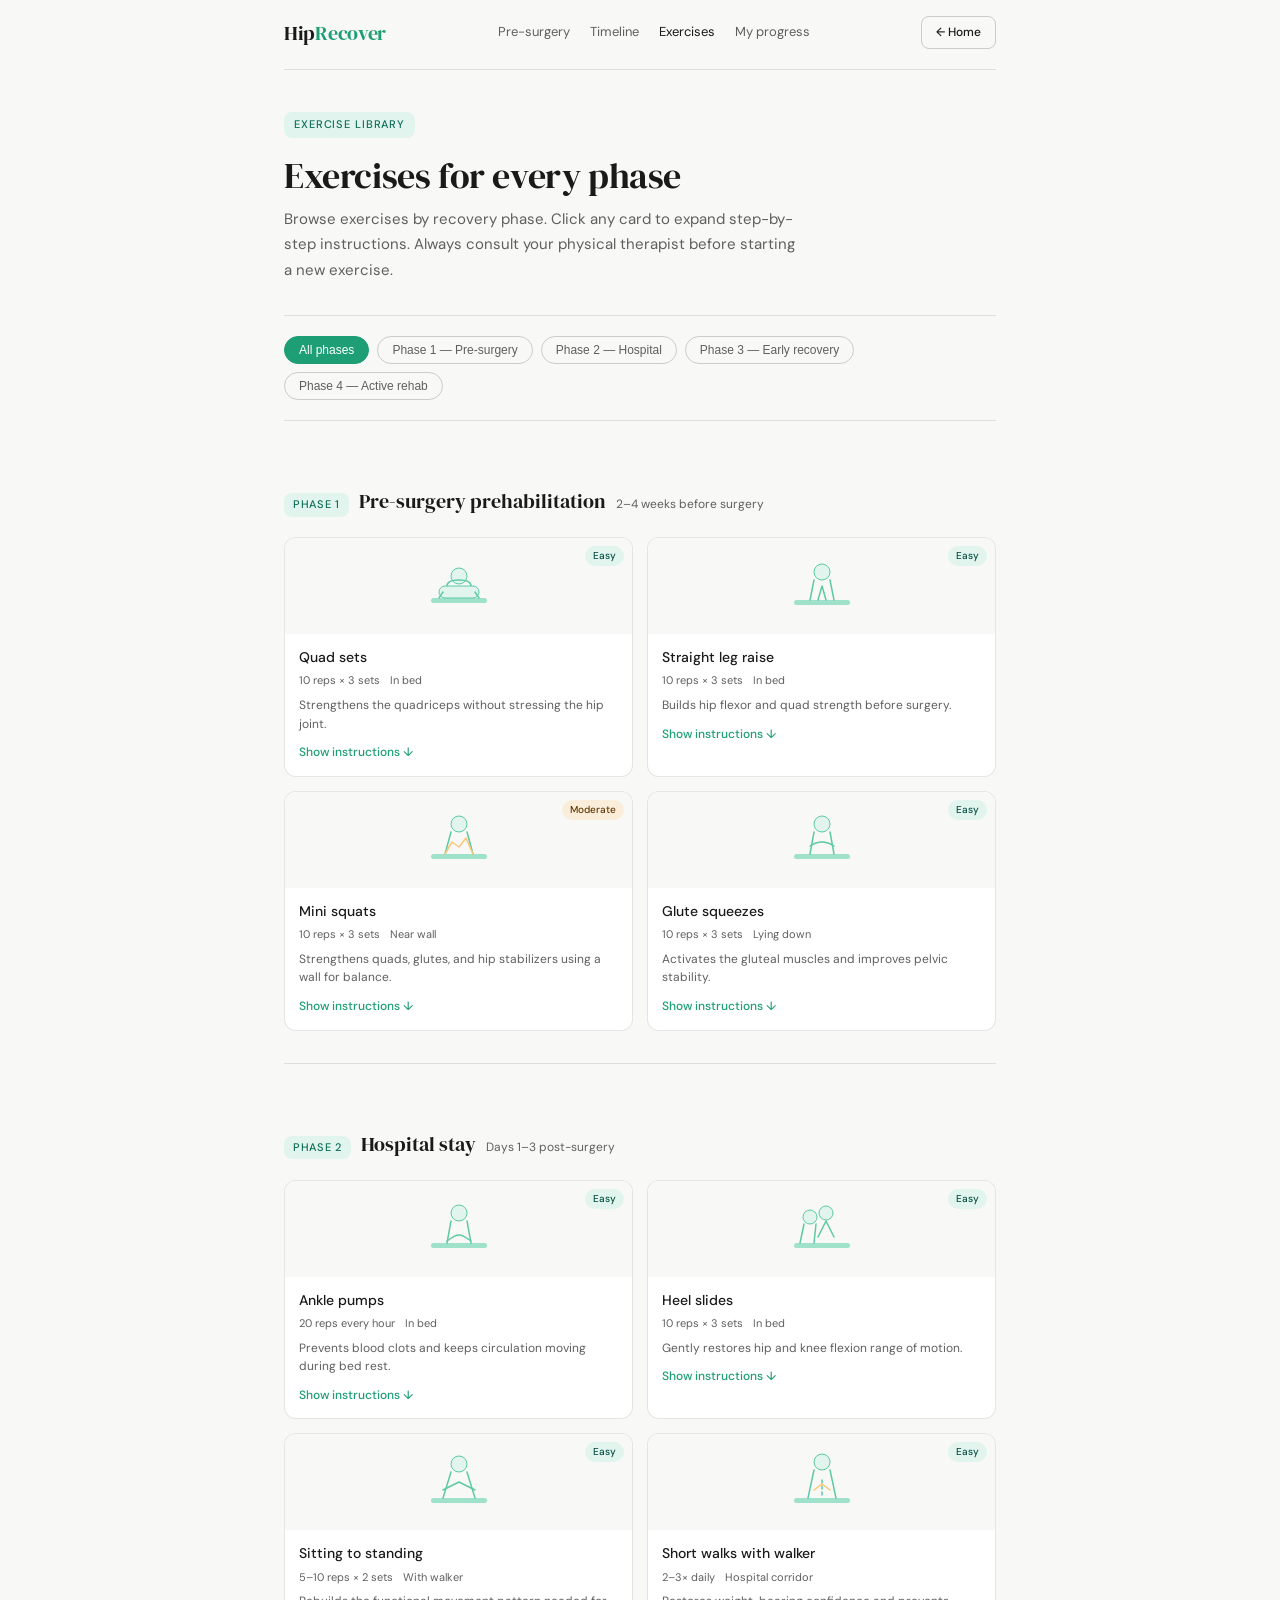
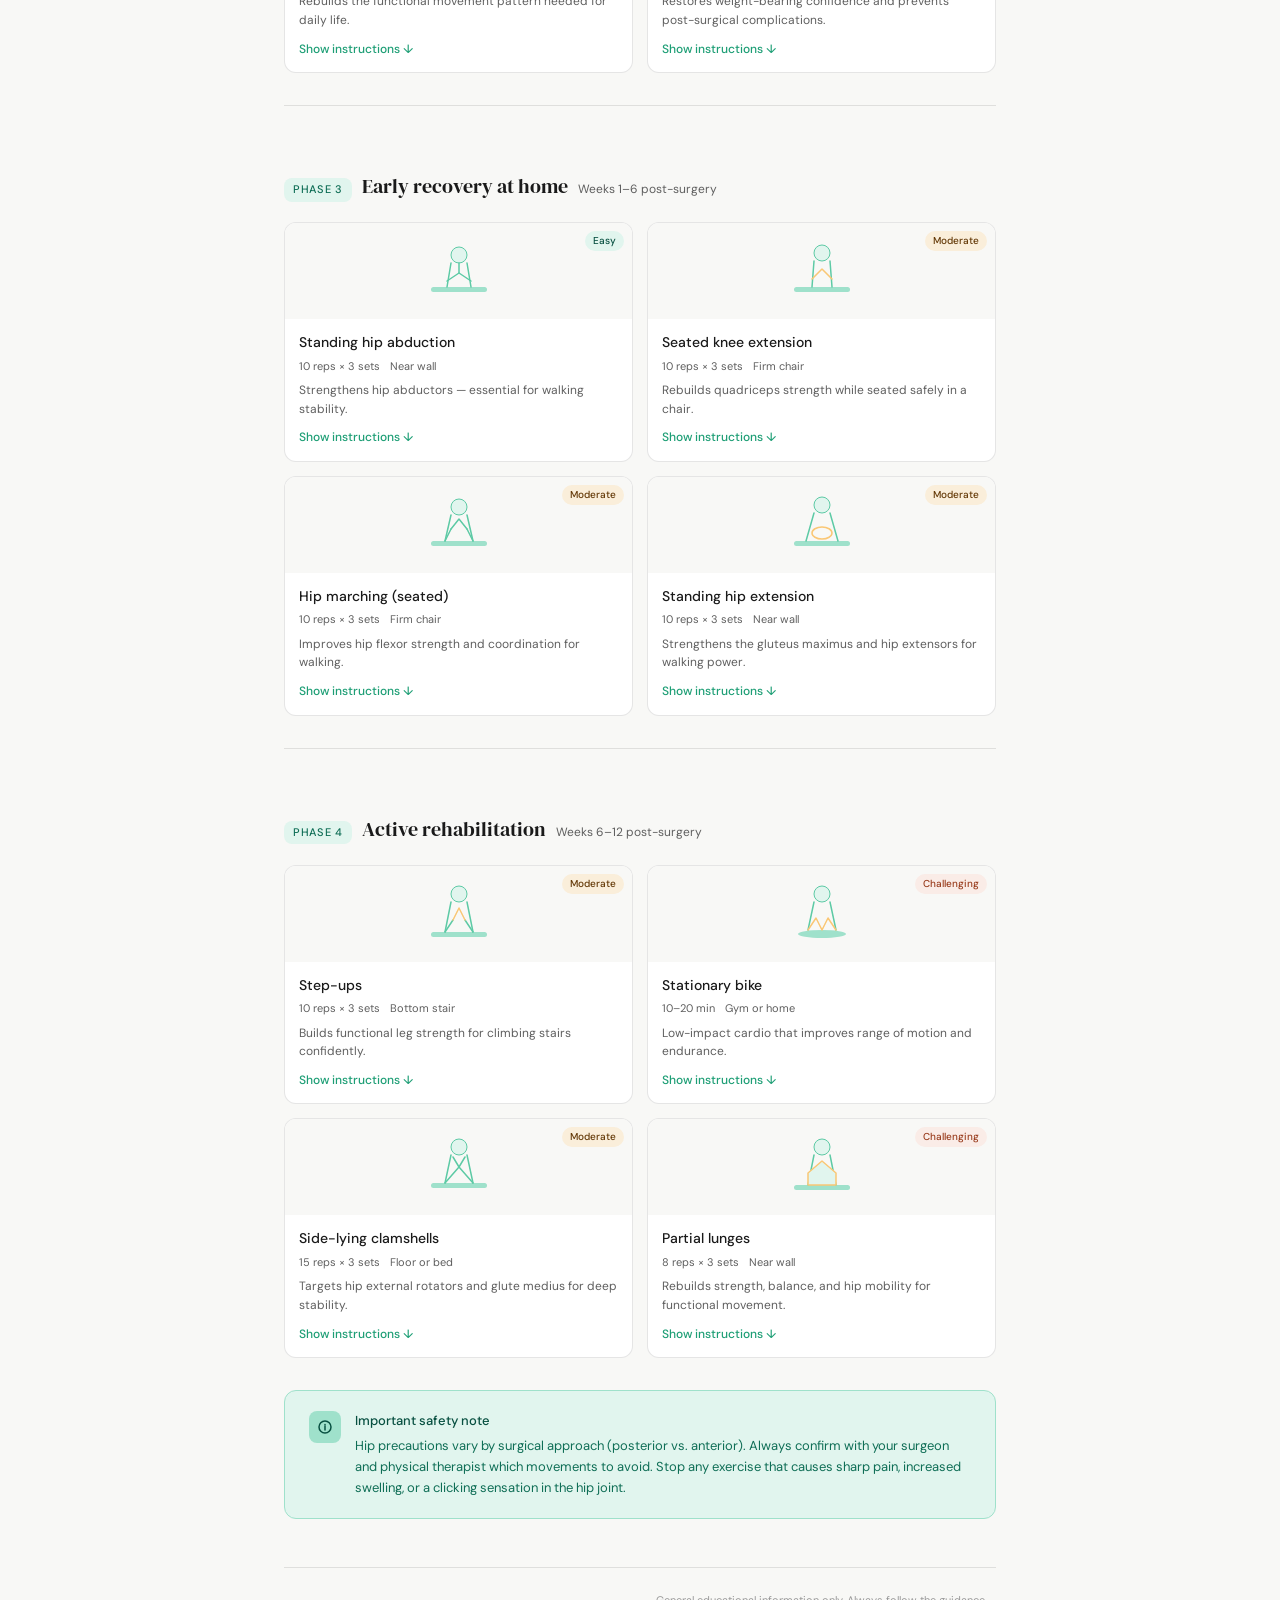
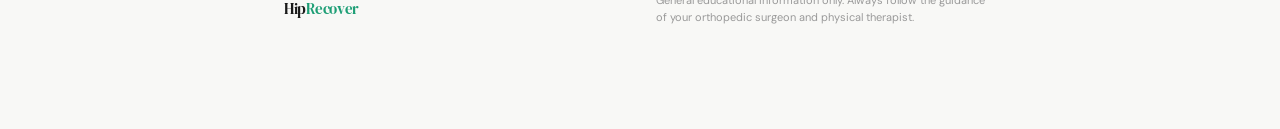
==== exercises.html @ 87a9a33e "Add files via upload" ====
<!DOCTYPE html>
<html lang="en">
<head>
  <meta charset="UTF-8">
  <meta name="viewport" content="width=device-width, initial-scale=1.0">
  <title>Exercise Library — HipRecover</title>
  <link rel="stylesheet" href="css/styles.css">
</head>
<body>
<div class="page-wrap">

  <nav class="site-nav">
    <a href="index.html" class="logo">Hip<span>Recover</span></a>
    <div class="nav-links">
      <a href="checklist.html">Pre-surgery</a>
      <a href="timeline.html">Timeline</a>
      <a href="exercises.html" class="active">Exercises</a>
      <a href="tracker.html">My progress</a>
    </div>
    <a href="index.html" class="nav-cta">← Home</a>
  </nav>

  <div class="page-header">
    <div class="tag">Exercise Library</div>
    <h1>Exercises for every phase</h1>
    <p>Browse exercises by recovery phase. Click any card to expand step-by-step instructions. Always consult your physical therapist before starting a new exercise.</p>
  </div>

  <div class="filter-bar">
    <button class="filter-btn active" onclick="filterPhase('all',this)">All phases</button>
    <button class="filter-btn" onclick="filterPhase('pre',this)">Phase 1 — Pre-surgery</button>
    <button class="filter-btn" onclick="filterPhase('hosp',this)">Phase 2 — Hospital</button>
    <button class="filter-btn" onclick="filterPhase('early',this)">Phase 3 — Early recovery</button>
    <button class="filter-btn" onclick="filterPhase('rehab',this)">Phase 4 — Active rehab</button>
  </div>

  <!-- PHASE 1 -->
  <div class="phase-section" data-phase="pre">
    <div class="ph-head" style="margin-top:2rem;">
      <span class="ph-badge">Phase 1</span>
      <span class="ph-title">Pre-surgery prehabilitation</span>
      <span class="ph-sub">2–4 weeks before surgery</span>
    </div>
    <div class="ex-grid">
      <div class="ex-card" onclick="toggleEx(this)">
        <div class="ex-illus">
          <svg width="72" height="72" viewBox="0 0 72 72" fill="none"><rect x="8" y="48" width="56" height="5" rx="2.5" fill="#9FE1CB"/><rect x="16" y="36" width="40" height="12" rx="6" fill="#E1F5EE" stroke="#5DCAA5" stroke-width="1"/><circle cx="36" cy="26" r="8" fill="#E1F5EE" stroke="#5DCAA5" stroke-width="1"/><path d="M24 36 Q24 30 36 30 Q48 30 48 36" stroke="#5DCAA5" stroke-width="1.5" fill="none"/><path d="M16 48 L20 42 M56 48 L52 42" stroke="#5DCAA5" stroke-width="1.5" stroke-linecap="round"/></svg>
          <span class="diff easy">Easy</span>
        </div>
        <div class="ex-body">
          <div class="ex-name">Quad sets</div>
          <div class="ex-meta"><span>10 reps × 3 sets</span><span>In bed</span></div>
          <div class="ex-desc">Strengthens the quadriceps without stressing the hip joint.</div>
          <div class="ex-steps">
            <div class="steps-lbl">How to do it</div>
            <div class="step"><div class="sn">1</div><p>Lie flat on your back with legs straight.</p></div>
            <div class="step"><div class="sn">2</div><p>Tighten the muscles on top of your thigh by pressing the back of your knee into the bed.</p></div>
            <div class="step"><div class="sn">3</div><p>Hold for 5 seconds, then relax fully.</p></div>
            <div class="step"><div class="sn">4</div><p>Repeat 10 times on each leg. Rest 1 minute between sets.</p></div>
          </div>
          <span class="ex-tog">Show instructions ↓</span>
        </div>
      </div>
      <div class="ex-card" onclick="toggleEx(this)">
        <div class="ex-illus">
          <svg width="72" height="72" viewBox="0 0 72 72" fill="none"><rect x="8" y="50" width="56" height="5" rx="2.5" fill="#9FE1CB"/><circle cx="36" cy="22" r="8" fill="#E1F5EE" stroke="#5DCAA5" stroke-width="1"/><path d="M28 30 L24 50 M44 30 L48 50" stroke="#5DCAA5" stroke-width="1.5" stroke-linecap="round"/><path d="M32 50 L36 36 L40 50" stroke="#5DCAA5" stroke-width="1.5" fill="none" stroke-linecap="round" stroke-linejoin="round"/></svg>
          <span class="diff easy">Easy</span>
        </div>
        <div class="ex-body">
          <div class="ex-name">Straight leg raise</div>
          <div class="ex-meta"><span>10 reps × 3 sets</span><span>In bed</span></div>
          <div class="ex-desc">Builds hip flexor and quad strength before surgery.</div>
          <div class="ex-steps">
            <div class="steps-lbl">How to do it</div>
            <div class="step"><div class="sn">1</div><p>Lie on your back. Bend one knee with foot flat, keep the other leg straight.</p></div>
            <div class="step"><div class="sn">2</div><p>Tighten the quad of the straight leg, then raise it to the height of the bent knee.</p></div>
            <div class="step"><div class="sn">3</div><p>Hold 2 seconds at the top, then lower slowly.</p></div>
            <div class="step"><div class="sn">4</div><p>Complete 10 reps per side per set.</p></div>
          </div>
          <span class="ex-tog">Show instructions ↓</span>
        </div>
      </div>
      <div class="ex-card" onclick="toggleEx(this)">
        <div class="ex-illus">
          <svg width="72" height="72" viewBox="0 0 72 72" fill="none"><rect x="8" y="50" width="56" height="5" rx="2.5" fill="#9FE1CB"/><circle cx="36" cy="20" r="8" fill="#E1F5EE" stroke="#5DCAA5" stroke-width="1"/><path d="M28 28 L22 50 M44 28 L50 50" stroke="#5DCAA5" stroke-width="1.5" stroke-linecap="round"/><path d="M22 50 L29 38 L36 43 L43 34 L50 50" stroke="#FAC775" stroke-width="1.5" fill="none" stroke-linecap="round" stroke-linejoin="round"/></svg>
          <span class="diff mod">Moderate</span>
        </div>
        <div class="ex-body">
          <div class="ex-name">Mini squats</div>
          <div class="ex-meta"><span>10 reps × 3 sets</span><span>Near wall</span></div>
          <div class="ex-desc">Strengthens quads, glutes, and hip stabilizers using a wall for balance.</div>
          <div class="ex-steps">
            <div class="steps-lbl">How to do it</div>
            <div class="step"><div class="sn">1</div><p>Stand with feet shoulder-width apart, lightly touching a wall for support.</p></div>
            <div class="step"><div class="sn">2</div><p>Slowly bend your knees to about 30°, keeping your back straight.</p></div>
            <div class="step"><div class="sn">3</div><p>Hold 2 seconds, then straighten back up slowly.</p></div>
            <div class="step"><div class="sn">4</div><p>Stop if you feel hip pain. Do not squat past 90°.</p></div>
          </div>
          <span class="ex-tog">Show instructions ↓</span>
        </div>
      </div>
      <div class="ex-card" onclick="toggleEx(this)">
        <div class="ex-illus">
          <svg width="72" height="72" viewBox="0 0 72 72" fill="none"><rect x="8" y="50" width="56" height="5" rx="2.5" fill="#9FE1CB"/><circle cx="36" cy="20" r="8" fill="#E1F5EE" stroke="#5DCAA5" stroke-width="1"/><path d="M28 28 L24 50 M44 28 L48 50" stroke="#5DCAA5" stroke-width="1.5" stroke-linecap="round"/><path d="M24 42 Q36 34 48 42" stroke="#5DCAA5" stroke-width="1.5" fill="none" stroke-linecap="round"/></svg>
          <span class="diff easy">Easy</span>
        </div>
        <div class="ex-body">
          <div class="ex-name">Glute squeezes</div>
          <div class="ex-meta"><span>10 reps × 3 sets</span><span>Lying down</span></div>
          <div class="ex-desc">Activates the gluteal muscles and improves pelvic stability.</div>
          <div class="ex-steps">
            <div class="steps-lbl">How to do it</div>
            <div class="step"><div class="sn">1</div><p>Lie on your back with knees bent and feet flat on the floor.</p></div>
            <div class="step"><div class="sn">2</div><p>Squeeze your buttock muscles together as tightly as comfortable.</p></div>
            <div class="step"><div class="sn">3</div><p>Hold for 5 seconds, then release completely.</p></div>
            <div class="step"><div class="sn">4</div><p>Repeat 10 times per set. Breathe normally throughout.</p></div>
          </div>
          <span class="ex-tog">Show instructions ↓</span>
        </div>
      </div>
    </div>
  </div>
  <hr class="divider">

  <!-- PHASE 2 -->
  <div class="phase-section" data-phase="hosp">
    <div class="ph-head">
      <span class="ph-badge">Phase 2</span>
      <span class="ph-title">Hospital stay</span>
      <span class="ph-sub">Days 1–3 post-surgery</span>
    </div>
    <div class="ex-grid">
      <div class="ex-card" onclick="toggleEx(this)">
        <div class="ex-illus">
          <svg width="72" height="72" viewBox="0 0 72 72" fill="none"><rect x="8" y="50" width="56" height="5" rx="2.5" fill="#9FE1CB"/><circle cx="36" cy="20" r="8" fill="#E1F5EE" stroke="#5DCAA5" stroke-width="1"/><path d="M28 28 L24 50 M44 28 L48 50" stroke="#5DCAA5" stroke-width="1.5" stroke-linecap="round"/><path d="M24 48 L30 44 M48 48 L42 44" stroke="#5DCAA5" stroke-width="1.5" stroke-linecap="round"/><path d="M30 44 Q36 40 42 44" stroke="#5DCAA5" stroke-width="1.5" fill="none"/></svg>
          <span class="diff easy">Easy</span>
        </div>
        <div class="ex-body">
          <div class="ex-name">Ankle pumps</div>
          <div class="ex-meta"><span>20 reps every hour</span><span>In bed</span></div>
          <div class="ex-desc">Prevents blood clots and keeps circulation moving during bed rest.</div>
          <div class="ex-steps">
            <div class="steps-lbl">How to do it</div>
            <div class="step"><div class="sn">1</div><p>Sit or lie with legs extended in front of you.</p></div>
            <div class="step"><div class="sn">2</div><p>Pull your toes toward your shins (flex), then push them away (point).</p></div>
            <div class="step"><div class="sn">3</div><p>One flex + one point = one rep. Move smoothly.</p></div>
            <div class="step"><div class="sn">4</div><p>Do 20 reps every hour while awake, especially the first two weeks.</p></div>
          </div>
          <span class="ex-tog">Show instructions ↓</span>
        </div>
      </div>
      <div class="ex-card" onclick="toggleEx(this)">
        <div class="ex-illus">
          <svg width="72" height="72" viewBox="0 0 72 72" fill="none"><rect x="8" y="50" width="56" height="5" rx="2.5" fill="#9FE1CB"/><circle cx="24" cy="24" r="7" fill="#E1F5EE" stroke="#5DCAA5" stroke-width="1"/><path d="M18 31 L14 50 M30 31 L28 50" stroke="#5DCAA5" stroke-width="1.5" stroke-linecap="round"/><path d="M32 44 L40 28 L48 44" stroke="#5DCAA5" stroke-width="1.5" fill="none" stroke-linecap="round" stroke-linejoin="round"/><circle cx="40" cy="20" r="7" fill="#E1F5EE" stroke="#5DCAA5" stroke-width="1"/></svg>
          <span class="diff easy">Easy</span>
        </div>
        <div class="ex-body">
          <div class="ex-name">Heel slides</div>
          <div class="ex-meta"><span>10 reps × 3 sets</span><span>In bed</span></div>
          <div class="ex-desc">Gently restores hip and knee flexion range of motion.</div>
          <div class="ex-steps">
            <div class="steps-lbl">How to do it</div>
            <div class="step"><div class="sn">1</div><p>Lie on your back with both legs straight.</p></div>
            <div class="step"><div class="sn">2</div><p>Slowly slide the heel of your operated leg toward your buttock by bending the knee.</p></div>
            <div class="step"><div class="sn">3</div><p>Go as far as comfortable — do not force. Hold 2 seconds.</p></div>
            <div class="step"><div class="sn">4</div><p>Slowly straighten back to start. Repeat 10 times.</p></div>
          </div>
          <span class="ex-tog">Show instructions ↓</span>
        </div>
      </div>
      <div class="ex-card" onclick="toggleEx(this)">
        <div class="ex-illus">
          <svg width="72" height="72" viewBox="0 0 72 72" fill="none"><rect x="8" y="52" width="56" height="5" rx="2.5" fill="#9FE1CB"/><circle cx="36" cy="18" r="8" fill="#E1F5EE" stroke="#5DCAA5" stroke-width="1"/><path d="M28 26 L20 52 M44 26 L52 52" stroke="#5DCAA5" stroke-width="1.5" stroke-linecap="round"/><path d="M20 44 L36 36 L52 44" stroke="#5DCAA5" stroke-width="1.5" fill="none" stroke-linecap="round" stroke-linejoin="round"/></svg>
          <span class="diff easy">Easy</span>
        </div>
        <div class="ex-body">
          <div class="ex-name">Sitting to standing</div>
          <div class="ex-meta"><span>5–10 reps × 2 sets</span><span>With walker</span></div>
          <div class="ex-desc">Rebuilds the functional movement pattern needed for daily life.</div>
          <div class="ex-steps">
            <div class="steps-lbl">How to do it</div>
            <div class="step"><div class="sn">1</div><p>Sit at the front edge of a firm chair, feet flat, walker in front.</p></div>
            <div class="step"><div class="sn">2</div><p>"Nose over toes" — lean forward and push through the armrests to stand.</p></div>
            <div class="step"><div class="sn">3</div><p>Grip the walker once standing. Balance for 5 seconds before moving.</p></div>
            <div class="step"><div class="sn">4</div><p>Reverse slowly to sit: back up until you feel the chair, then lower gradually.</p></div>
          </div>
          <span class="ex-tog">Show instructions ↓</span>
        </div>
      </div>
      <div class="ex-card" onclick="toggleEx(this)">
        <div class="ex-illus">
          <svg width="72" height="72" viewBox="0 0 72 72" fill="none"><rect x="8" y="52" width="56" height="5" rx="2.5" fill="#9FE1CB"/><circle cx="36" cy="16" r="8" fill="#E1F5EE" stroke="#5DCAA5" stroke-width="1"/><path d="M28 24 L22 52 M44 24 L50 52" stroke="#5DCAA5" stroke-width="1.5" stroke-linecap="round"/><line x1="36" y1="34" x2="36" y2="52" stroke="#5DCAA5" stroke-width="1.5" stroke-linecap="round" stroke-dasharray="3 3"/><path d="M28 44 L36 38 L44 44" stroke="#FAC775" stroke-width="1.5" fill="none" stroke-linecap="round"/></svg>
          <span class="diff easy">Easy</span>
        </div>
        <div class="ex-body">
          <div class="ex-name">Short walks with walker</div>
          <div class="ex-meta"><span>2–3× daily</span><span>Hospital corridor</span></div>
          <div class="ex-desc">Restores weight-bearing confidence and prevents post-surgical complications.</div>
          <div class="ex-steps">
            <div class="steps-lbl">How to do it</div>
            <div class="step"><div class="sn">1</div><p>Have a nurse or PT present for your first few attempts.</p></div>
            <div class="step"><div class="sn">2</div><p>Advance the walker, then step your operated leg forward. Follow with the other leg.</p></div>
            <div class="step"><div class="sn">3</div><p>Walk at a slow, steady pace. Look ahead, not down.</p></div>
            <div class="step"><div class="sn">4</div><p>Start with 50 feet and increase distance as comfort allows.</p></div>
          </div>
          <span class="ex-tog">Show instructions ↓</span>
        </div>
      </div>
    </div>
  </div>
  <hr class="divider">

  <!-- PHASE 3 -->
  <div class="phase-section" data-phase="early">
    <div class="ph-head">
      <span class="ph-badge">Phase 3</span>
      <span class="ph-title">Early recovery at home</span>
      <span class="ph-sub">Weeks 1–6 post-surgery</span>
    </div>
    <div class="ex-grid">
      <div class="ex-card" onclick="toggleEx(this)">
        <div class="ex-illus">
          <svg width="72" height="72" viewBox="0 0 72 72" fill="none"><rect x="8" y="52" width="56" height="5" rx="2.5" fill="#9FE1CB"/><circle cx="36" cy="20" r="8" fill="#E1F5EE" stroke="#5DCAA5" stroke-width="1"/><path d="M28 28 L24 52 M44 28 L48 52" stroke="#5DCAA5" stroke-width="1.5" stroke-linecap="round"/><path d="M24 46 L36 38 L48 46" stroke="#5DCAA5" stroke-width="1.5" fill="none" stroke-linecap="round" stroke-linejoin="round"/><path d="M36 38 L36 28" stroke="#5DCAA5" stroke-width="1.5" stroke-linecap="round"/></svg>
          <span class="diff easy">Easy</span>
        </div>
        <div class="ex-body">
          <div class="ex-name">Standing hip abduction</div>
          <div class="ex-meta"><span>10 reps × 3 sets</span><span>Near wall</span></div>
          <div class="ex-desc">Strengthens hip abductors — essential for walking stability.</div>
          <div class="ex-steps">
            <div class="steps-lbl">How to do it</div>
            <div class="step"><div class="sn">1</div><p>Stand upright holding a wall or chair. Keep your back straight.</p></div>
            <div class="step"><div class="sn">2</div><p>Slowly lift your operated leg out to the side, toes forward.</p></div>
            <div class="step"><div class="sn">3</div><p>Lift to hip height only — do not lean sideways.</p></div>
            <div class="step"><div class="sn">4</div><p>Hold 2 seconds, lower slowly. 10 reps per side.</p></div>
          </div>
          <span class="ex-tog">Show instructions ↓</span>
        </div>
      </div>
      <div class="ex-card" onclick="toggleEx(this)">
        <div class="ex-illus">
          <svg width="72" height="72" viewBox="0 0 72 72" fill="none"><rect x="8" y="52" width="56" height="5" rx="2.5" fill="#9FE1CB"/><circle cx="36" cy="18" r="8" fill="#E1F5EE" stroke="#5DCAA5" stroke-width="1"/><path d="M28 26 L26 52 M44 26 L46 52" stroke="#5DCAA5" stroke-width="1.5" stroke-linecap="round"/><path d="M26 44 L36 34 L46 44" stroke="#FAC775" stroke-width="1.5" fill="none" stroke-linecap="round" stroke-linejoin="round"/></svg>
          <span class="diff mod">Moderate</span>
        </div>
        <div class="ex-body">
          <div class="ex-name">Seated knee extension</div>
          <div class="ex-meta"><span>10 reps × 3 sets</span><span>Firm chair</span></div>
          <div class="ex-desc">Rebuilds quadriceps strength while seated safely in a chair.</div>
          <div class="ex-steps">
            <div class="steps-lbl">How to do it</div>
            <div class="step"><div class="sn">1</div><p>Sit upright in a firm chair with feet flat on the floor.</p></div>
            <div class="step"><div class="sn">2</div><p>Slowly straighten your operated knee until your leg is horizontal.</p></div>
            <div class="step"><div class="sn">3</div><p>Hold 2–3 seconds, feeling the quad engage.</p></div>
            <div class="step"><div class="sn">4</div><p>Lower slowly — do not let the foot drop. 10 reps per set.</p></div>
          </div>
          <span class="ex-tog">Show instructions ↓</span>
        </div>
      </div>
      <div class="ex-card" onclick="toggleEx(this)">
        <div class="ex-illus">
          <svg width="72" height="72" viewBox="0 0 72 72" fill="none"><rect x="8" y="52" width="56" height="5" rx="2.5" fill="#9FE1CB"/><circle cx="36" cy="18" r="8" fill="#E1F5EE" stroke="#5DCAA5" stroke-width="1"/><path d="M28 26 L22 52 M44 26 L50 52" stroke="#5DCAA5" stroke-width="1.5" stroke-linecap="round"/><path d="M22 52 L28 40 M50 52 L44 40" stroke="#5DCAA5" stroke-width="1.5" stroke-linecap="round"/><path d="M28 40 L36 30 L44 40" stroke="#5DCAA5" stroke-width="1.5" fill="none" stroke-linecap="round" stroke-linejoin="round"/></svg>
          <span class="diff mod">Moderate</span>
        </div>
        <div class="ex-body">
          <div class="ex-name">Hip marching (seated)</div>
          <div class="ex-meta"><span>10 reps × 3 sets</span><span>Firm chair</span></div>
          <div class="ex-desc">Improves hip flexor strength and coordination for walking.</div>
          <div class="ex-steps">
            <div class="steps-lbl">How to do it</div>
            <div class="step"><div class="sn">1</div><p>Sit tall in a firm chair with both feet flat on the floor.</p></div>
            <div class="step"><div class="sn">2</div><p>Lift the knee of your operated leg as high as comfortable — aim for 90°.</p></div>
            <div class="step"><div class="sn">3</div><p>Hold 2 seconds, then lower under control. Do not lean back.</p></div>
            <div class="step"><div class="sn">4</div><p>Alternate legs. 10 reps each side = 1 set.</p></div>
          </div>
          <span class="ex-tog">Show instructions ↓</span>
        </div>
      </div>
      <div class="ex-card" onclick="toggleEx(this)">
        <div class="ex-illus">
          <svg width="72" height="72" viewBox="0 0 72 72" fill="none"><rect x="8" y="52" width="56" height="5" rx="2.5" fill="#9FE1CB"/><circle cx="36" cy="16" r="8" fill="#E1F5EE" stroke="#5DCAA5" stroke-width="1"/><path d="M28 24 L20 52 M44 24 L52 52" stroke="#5DCAA5" stroke-width="1.5" stroke-linecap="round"/><ellipse cx="36" cy="44" rx="10" ry="6" fill="none" stroke="#FAC775" stroke-width="1.5"/></svg>
          <span class="diff mod">Moderate</span>
        </div>
        <div class="ex-body">
          <div class="ex-name">Standing hip extension</div>
          <div class="ex-meta"><span>10 reps × 3 sets</span><span>Near wall</span></div>
          <div class="ex-desc">Strengthens the gluteus maximus and hip extensors for walking power.</div>
          <div class="ex-steps">
            <div class="steps-lbl">How to do it</div>
            <div class="step"><div class="sn">1</div><p>Stand facing a wall, hands lightly resting on it for balance.</p></div>
            <div class="step"><div class="sn">2</div><p>Slowly swing your operated leg straight back behind you.</p></div>
            <div class="step"><div class="sn">3</div><p>Move from the hip — do not arch your lower back.</p></div>
            <div class="step"><div class="sn">4</div><p>Hold 2 seconds at the back, return slowly. 10 reps per side.</p></div>
          </div>
          <span class="ex-tog">Show instructions ↓</span>
        </div>
      </div>
    </div>
  </div>
  <hr class="divider">

  <!-- PHASE 4 -->
  <div class="phase-section" data-phase="rehab">
    <div class="ph-head">
      <span class="ph-badge">Phase 4</span>
      <span class="ph-title">Active rehabilitation</span>
      <span class="ph-sub">Weeks 6–12 post-surgery</span>
    </div>
    <div class="ex-grid">
      <div class="ex-card" onclick="toggleEx(this)">
        <div class="ex-illus">
          <svg width="72" height="72" viewBox="0 0 72 72" fill="none"><rect x="8" y="54" width="56" height="5" rx="2.5" fill="#9FE1CB"/><circle cx="36" cy="16" r="8" fill="#E1F5EE" stroke="#5DCAA5" stroke-width="1"/><path d="M28 24 L22 54 M44 24 L50 54" stroke="#5DCAA5" stroke-width="1.5" stroke-linecap="round"/><path d="M22 54 L30 42 M50 54 L42 42" stroke="#5DCAA5" stroke-width="1.5" stroke-linecap="round"/><path d="M30 42 L36 30 L42 42" stroke="#FAC775" stroke-width="1.5" fill="none" stroke-linecap="round" stroke-linejoin="round"/></svg>
          <span class="diff mod">Moderate</span>
        </div>
        <div class="ex-body">
          <div class="ex-name">Step-ups</div>
          <div class="ex-meta"><span>10 reps × 3 sets</span><span>Bottom stair</span></div>
          <div class="ex-desc">Builds functional leg strength for climbing stairs confidently.</div>
          <div class="ex-steps">
            <div class="steps-lbl">How to do it</div>
            <div class="step"><div class="sn">1</div><p>Stand at the bottom of a step, holding the railing for support.</p></div>
            <div class="step"><div class="sn">2</div><p>Lead with your non-operated leg. Step up, then bring the operated leg to join.</p></div>
            <div class="step"><div class="sn">3</div><p>Step back down leading with the operated leg.</p></div>
            <div class="step"><div class="sn">4</div><p>"Up with the good, down with the bad." 10 full cycles = 1 set.</p></div>
          </div>
          <span class="ex-tog">Show instructions ↓</span>
        </div>
      </div>
      <div class="ex-card" onclick="toggleEx(this)">
        <div class="ex-illus">
          <svg width="72" height="72" viewBox="0 0 72 72" fill="none"><ellipse cx="36" cy="56" rx="24" ry="4" fill="#9FE1CB"/><circle cx="36" cy="16" r="8" fill="#E1F5EE" stroke="#5DCAA5" stroke-width="1"/><path d="M28 24 L22 52 M44 24 L50 52" stroke="#5DCAA5" stroke-width="1.5" stroke-linecap="round"/><path d="M22 52 L30 40 L36 52 L42 40 L50 52" stroke="#FAC775" stroke-width="1.5" fill="none" stroke-linecap="round" stroke-linejoin="round"/></svg>
          <span class="diff hard">Challenging</span>
        </div>
        <div class="ex-body">
          <div class="ex-name">Stationary bike</div>
          <div class="ex-meta"><span>10–20 min</span><span>Gym or home</span></div>
          <div class="ex-desc">Low-impact cardio that improves range of motion and endurance.</div>
          <div class="ex-steps">
            <div class="steps-lbl">How to do it</div>
            <div class="step"><div class="sn">1</div><p>Set the seat high so your hip only bends slightly at the top of the pedal stroke.</p></div>
            <div class="step"><div class="sn">2</div><p>Use minimal resistance for the first two weeks. Focus on smooth pedaling.</p></div>
            <div class="step"><div class="sn">3</div><p>Start with 10 minutes and build to 20 minutes over 2–3 weeks.</p></div>
            <div class="step"><div class="sn">4</div><p>Stop if you feel groin or hip pain. Increase resistance gradually.</p></div>
          </div>
          <span class="ex-tog">Show instructions ↓</span>
        </div>
      </div>
      <div class="ex-card" onclick="toggleEx(this)">
        <div class="ex-illus">
          <svg width="72" height="72" viewBox="0 0 72 72" fill="none"><rect x="8" y="52" width="56" height="5" rx="2.5" fill="#9FE1CB"/><circle cx="36" cy="16" r="8" fill="#E1F5EE" stroke="#5DCAA5" stroke-width="1"/><path d="M28 24 L22 52 M44 24 L50 52" stroke="#5DCAA5" stroke-width="1.5" stroke-linecap="round"/><path d="M22 52 L36 36 L50 52" stroke="#5DCAA5" stroke-width="1.5" fill="none" stroke-linecap="round" stroke-linejoin="round"/><path d="M36 36 L30 26 M36 36 L42 26" stroke="#5DCAA5" stroke-width="1.5" fill="none" stroke-linecap="round"/></svg>
          <span class="diff mod">Moderate</span>
        </div>
        <div class="ex-body">
          <div class="ex-name">Side-lying clamshells</div>
          <div class="ex-meta"><span>15 reps × 3 sets</span><span>Floor or bed</span></div>
          <div class="ex-desc">Targets hip external rotators and glute medius for deep stability.</div>
          <div class="ex-steps">
            <div class="steps-lbl">How to do it</div>
            <div class="step"><div class="sn">1</div><p>Lie on your non-operated side with hips stacked, knees bent to 45°.</p></div>
            <div class="step"><div class="sn">2</div><p>Keeping feet together, rotate your top knee upward like a clamshell opening.</p></div>
            <div class="step"><div class="sn">3</div><p>Raise as high as possible without rolling your pelvis backward.</p></div>
            <div class="step"><div class="sn">4</div><p>Hold 2 seconds at the top, lower slowly. 15 reps per side.</p></div>
          </div>
          <span class="ex-tog">Show instructions ↓</span>
        </div>
      </div>
      <div class="ex-card" onclick="toggleEx(this)">
        <div class="ex-illus">
          <svg width="72" height="72" viewBox="0 0 72 72" fill="none"><rect x="8" y="54" width="56" height="5" rx="2.5" fill="#9FE1CB"/><circle cx="36" cy="16" r="8" fill="#E1F5EE" stroke="#5DCAA5" stroke-width="1"/><path d="M28 24 L22 54 M44 24 L50 54" stroke="#5DCAA5" stroke-width="1.5" stroke-linecap="round"/><path d="M22 42 L36 30 L50 42 L50 54 L22 54 Z" fill="#E1F5EE" stroke="#FAC775" stroke-width="1.5" stroke-linejoin="round"/></svg>
          <span class="diff hard">Challenging</span>
        </div>
        <div class="ex-body">
          <div class="ex-name">Partial lunges</div>
          <div class="ex-meta"><span>8 reps × 3 sets</span><span>Near wall</span></div>
          <div class="ex-desc">Rebuilds strength, balance, and hip mobility for functional movement.</div>
          <div class="ex-steps">
            <div class="steps-lbl">How to do it</div>
            <div class="step"><div class="sn">1</div><p>Stand near a wall for support. Step your non-operated leg forward.</p></div>
            <div class="step"><div class="sn">2</div><p>Slowly lower your body by bending both knees — go as deep as comfortable.</p></div>
            <div class="step"><div class="sn">3</div><p>Keep your front knee over your ankle and your torso upright.</p></div>
            <div class="step"><div class="sn">4</div><p>Push back up to standing. 8 reps per side per set.</p></div>
          </div>
          <span class="ex-tog">Show instructions ↓</span>
        </div>
      </div>
    </div>
  </div>

  <div class="info-box" style="margin-top:2rem;">
    <div class="info-icon">
      <svg width="16" height="16" viewBox="0 0 16 16" fill="none"><circle cx="8" cy="8" r="6" stroke="#085041" stroke-width="1.5"/><path d="M8 7v4M8 5.5v.5" stroke="#085041" stroke-width="1.5" stroke-linecap="round"/></svg>
    </div>
    <div>
      <h4>Important safety note</h4>
      <p>Hip precautions vary by surgical approach (posterior vs. anterior). Always confirm with your surgeon and physical therapist which movements to avoid. Stop any exercise that causes sharp pain, increased swelling, or a clicking sensation in the hip joint.</p>
    </div>
  </div>

  <footer class="site-footer">
    <a href="index.html" class="logo">Hip<span>Recover</span></a>
    <p class="footer-note">General educational information only. Always follow the guidance of your orthopedic surgeon and physical therapist.</p>
  </footer>

</div>
<script>
function toggleEx(card) {
  const isOpen = card.classList.toggle('open');
  card.querySelector('.ex-tog').textContent = isOpen ? 'Hide instructions ↑' : 'Show instructions ↓';
}
function filterPhase(phase, btn) {
  document.querySelectorAll('.filter-btn').forEach(b => b.classList.remove('active'));
  btn.classList.add('active');
  document.querySelectorAll('.phase-section, .divider').forEach(el => {
    if (phase === 'all') { el.style.display = ''; return; }
    if (el.classList.contains('phase-section')) {
      el.style.display = el.dataset.phase === phase ? '' : 'none';
    } else { el.style.display = 'none'; }
  });
}
</script>
</body>
</html>
---- css/styles.css ----
@import url('https://fonts.googleapis.com/css2?family=DM+Serif+Display:ital@0;1&family=DM+Sans:opsz,wght@9..40,300;9..40,400;9..40,500&display=swap');

*, *::before, *::after { box-sizing: border-box; margin: 0; padding: 0; }

:root {
  --teal-50:  #E1F5EE;
  --teal-100: #9FE1CB;
  --teal-400: #1D9E75;
  --teal-600: #0F6E56;
  --teal-800: #085041;
  --teal-900: #04342C;
  --amber-50: #FAEEDA;
  --amber-100:#FAC775;
  --amber-800:#633806;
  --blue-50:  #E6F1FB;
  --blue-600: #185FA5;
  --blue-800: #0C447C;
  --coral-50: #FAECE7;
  --coral-600:#993C1D;
  --purple-50:#EEEDFE;
  --purple-600:#534AB7;
  --green-50: #EAF3DE;
  --green-800:#27500A;
  --red-50:   #FCEBEB;
  --red-800:  #791F1F;
  --gray-100: #D3D1C7;
  --text:     #1a1a1a;
  --text-muted: #5f5f5f;
  --text-hint:  #999;
  --border:   rgba(0,0,0,0.1);
  --border-md: rgba(0,0,0,0.18);
  --surface:  #f8f8f6;
  --white:    #ffffff;
  --radius-sm: 6px;
  --radius-md: 8px;
  --radius-lg: 12px;
}

html { font-size: 16px; -webkit-text-size-adjust: 100%; }
body { font-family: 'DM Sans', sans-serif; color: var(--text); background: var(--surface); line-height: 1.6; }

.page-wrap { max-width: 760px; margin: 0 auto; padding: 0 24px 80px; }

/* NAV */
.site-nav {
  display: flex; align-items: center; justify-content: space-between;
  padding: 1rem 0 1.25rem;
  border-bottom: 1px solid var(--border);
  flex-wrap: wrap; gap: 10px;
}
.logo { font-family: 'DM Serif Display', serif; font-size: 20px; letter-spacing: -0.3px; text-decoration: none; color: var(--text); }
.logo span { color: var(--teal-400); }
.nav-links { display: flex; gap: 20px; flex-wrap: wrap; }
.nav-links a { font-size: 13px; color: var(--text-muted); text-decoration: none; }
.nav-links a:hover, .nav-links a.active { color: var(--text); }
.nav-cta { font-size: 12px; font-weight: 500; padding: 6px 14px; border: 1px solid var(--border-md); border-radius: var(--radius-md); cursor: pointer; background: transparent; color: var(--text); text-decoration: none; }
.nav-cta:hover { background: var(--surface); }

/* PAGE HEADER */
.page-header { padding: 2.5rem 0 2rem; border-bottom: 1px solid var(--border); }
.tag { display: inline-block; font-size: 11px; font-weight: 500; letter-spacing: .08em; text-transform: uppercase; color: var(--teal-600); background: var(--teal-50); padding: 4px 10px; border-radius: var(--radius-md); margin-bottom: 1rem; }
.page-header h1 { font-family: 'DM Serif Display', serif; font-size: 36px; font-weight: 400; letter-spacing: -.4px; margin-bottom: .6rem; line-height: 1.2; }
.page-header h1 em { font-style: italic; color: var(--teal-400); }
.page-header p { font-size: 15px; color: var(--text-muted); line-height: 1.7; max-width: 520px; }

/* BUTTONS */
.btn-primary { font-size: 14px; font-weight: 500; padding: 10px 22px; background: var(--teal-400); color: #fff; border: none; border-radius: var(--radius-md); cursor: pointer; text-decoration: none; display: inline-block; }
.btn-primary:hover { background: var(--teal-600); }
.btn-ghost { font-size: 14px; font-weight: 400; padding: 10px 22px; background: transparent; color: var(--text-muted); border: 1px solid var(--border-md); border-radius: var(--radius-md); cursor: pointer; text-decoration: none; display: inline-block; }
.btn-ghost:hover { background: #fff; }
.btn-dark { font-size: 13px; font-weight: 500; padding: 10px 20px; background: var(--teal-800); color: var(--teal-50); border: none; border-radius: var(--radius-md); cursor: pointer; text-decoration: none; display: inline-block; white-space: nowrap; }
.btn-dark:hover { background: var(--teal-900); }

/* CARDS */
.card { background: var(--white); border: 1px solid var(--border); border-radius: var(--radius-lg); padding: 1.25rem; }
.card:hover { border-color: var(--teal-100); }

/* INFO BOX */
.info-box { background: var(--teal-50); border: 1px solid var(--teal-100); border-radius: var(--radius-lg); padding: 1.25rem 1.5rem; display: flex; gap: 14px; align-items: flex-start; }
.info-icon { flex-shrink: 0; width: 32px; height: 32px; background: var(--teal-100); border-radius: 8px; display: flex; align-items: center; justify-content: center; }
.info-box h4 { font-size: 13px; font-weight: 500; color: var(--teal-800); margin-bottom: 4px; }
.info-box p { font-size: 13px; color: var(--teal-600); line-height: 1.6; }
.info-box a { color: var(--teal-400); font-weight: 500; text-decoration: none; }
.info-box a:hover { color: var(--teal-800); }

/* SECTION HEADING */
.section-heading { font-size: 15px; font-weight: 500; margin: 2.5rem 0 1rem; padding-bottom: .75rem; border-bottom: 1px solid var(--border); }

/* FOOTER */
.site-footer { border-top: 1px solid var(--border); padding: 1.5rem 0; display: flex; align-items: center; justify-content: space-between; flex-wrap: wrap; gap: 12px; margin-top: 3rem; }
.site-footer .logo { font-size: 15px; }
.footer-note { font-size: 11px; color: var(--text-hint); max-width: 340px; line-height: 1.5; }

/* PHASE BAR */
.phase-bar { display: flex; border: 1px solid var(--border); border-radius: var(--radius-lg); overflow: hidden; margin: 2rem 0; }
.phase { flex: 1; padding: .9rem 1rem; border-right: 1px solid var(--border); cursor: default; }
.phase:last-child { border-right: none; }
.phase-num { font-size: 11px; font-weight: 500; color: var(--teal-400); margin-bottom: 3px; }
.phase-label { font-size: 13px; font-weight: 500; }
.phase-sub { font-size: 11px; color: var(--text-muted); margin-top: 2px; }
.phase.active { background: var(--teal-50); }

/* STATS ROW */
.stats-row { display: grid; grid-template-columns: repeat(3, 1fr); gap: 0; border: 1px solid var(--border); border-radius: var(--radius-lg); overflow: hidden; margin: 2rem 0; }
.stat { padding: 1.25rem; border-right: 1px solid var(--border); text-align: center; }
.stat:last-child { border-right: none; }
.stat-num { font-family: 'DM Serif Display', serif; font-size: 30px; color: var(--teal-400); }
.stat-label { font-size: 12px; color: var(--text-muted); margin-top: 4px; line-height: 1.4; }

/* SECTION CARDS GRID */
.cards-grid { display: grid; grid-template-columns: repeat(2, 1fr); gap: 16px; padding: 2rem 0; }
.section-card { display: block; text-decoration: none; color: inherit; }
.section-card .card-icon { width: 36px; height: 36px; border-radius: 8px; display: flex; align-items: center; justify-content: center; margin-bottom: 12px; }
.section-card h3 { font-size: 14px; font-weight: 500; margin-bottom: 6px; }
.section-card p { font-size: 13px; color: var(--text-muted); line-height: 1.55; }
.card-link { display: inline-block; margin-top: 10px; font-size: 12px; color: var(--teal-400); font-weight: 500; }

/* CTA STRIP */
.cta-strip { background: var(--teal-50); border: 1px solid var(--teal-100); border-radius: var(--radius-lg); padding: 2rem 1.75rem; display: flex; align-items: center; justify-content: space-between; gap: 1rem; margin: 2rem 0; }
.cta-strip h2 { font-family: 'DM Serif Display', serif; font-size: 22px; color: var(--teal-800); font-weight: 400; margin-bottom: 6px; }
.cta-strip p { font-size: 13px; color: var(--teal-600); line-height: 1.55; max-width: 340px; }

/* FILTER BAR */
.filter-bar { display: flex; gap: 8px; padding: 1.25rem 0; flex-wrap: wrap; border-bottom: 1px solid var(--border); }
.filter-btn { font-size: 12px; font-weight: 500; padding: 6px 14px; border-radius: 99px; cursor: pointer; border: 1px solid var(--border-md); background: transparent; color: var(--text-muted); }
.filter-btn:hover { background: var(--white); color: var(--text); }
.filter-btn.active { background: var(--teal-400); color: #fff; border-color: var(--teal-400); }

/* EXERCISE CARDS */
.ex-grid { display: grid; grid-template-columns: repeat(2, 1fr); gap: 14px; margin-bottom: 2rem; }
.ex-card { background: var(--white); border: 1px solid var(--border); border-radius: var(--radius-lg); overflow: hidden; cursor: pointer; }
.ex-card:hover { border-color: var(--teal-100); }
.ex-card.open { border-color: var(--teal-400); }
.ex-illus { height: 96px; display: flex; align-items: center; justify-content: center; background: var(--surface); position: relative; }
.diff { position: absolute; top: 8px; right: 8px; font-size: 10px; font-weight: 500; padding: 2px 8px; border-radius: 99px; }
.easy { background: var(--teal-50); color: var(--teal-800); }
.mod  { background: var(--amber-50); color: var(--amber-800); }
.hard { background: var(--coral-50); color: var(--coral-600); }
.ex-body { padding: 12px 14px; }
.ex-name { font-size: 14px; font-weight: 500; margin-bottom: 4px; }
.ex-meta { display: flex; gap: 10px; margin-bottom: 6px; }
.ex-meta span { font-size: 11px; color: var(--text-muted); }
.ex-desc { font-size: 12px; color: var(--text-muted); line-height: 1.55; }
.ex-steps { margin-top: 12px; padding-top: 12px; border-top: 1px solid var(--border); display: none; }
.ex-card.open .ex-steps { display: block; }
.steps-lbl { font-size: 11px; font-weight: 500; text-transform: uppercase; letter-spacing: .06em; color: var(--text-muted); margin-bottom: 8px; }
.step { display: flex; gap: 10px; margin-bottom: 8px; align-items: flex-start; }
.sn { width: 20px; height: 20px; border-radius: 50%; background: var(--teal-50); color: var(--teal-800); font-size: 11px; font-weight: 500; display: flex; align-items: center; justify-content: center; flex-shrink: 0; margin-top: 1px; }
.step p { font-size: 12px; line-height: 1.55; color: var(--text-muted); }
.ex-tog { font-size: 12px; color: var(--teal-400); font-weight: 500; margin-top: 10px; display: inline-block; cursor: pointer; }
.phase-section { padding: 2rem 0 0; }
.ph-head { display: flex; align-items: baseline; gap: 10px; margin-bottom: 1.25rem; flex-wrap: wrap; }
.ph-badge { font-size: 11px; font-weight: 500; letter-spacing: .06em; text-transform: uppercase; color: var(--teal-600); background: var(--teal-50); padding: 3px 9px; border-radius: var(--radius-md); }
.ph-title { font-family: 'DM Serif Display', serif; font-size: 20px; font-weight: 400; }
.ph-sub { font-size: 12px; color: var(--text-muted); }
.divider { border: none; border-top: 1px solid var(--border); margin: .5rem 0 2rem; }

/* CHECKLIST */
.check-item { display: flex; align-items: flex-start; gap: 12px; padding: .8rem 0; border-bottom: 1px solid var(--border); cursor: pointer; }
.check-item:last-child { border-bottom: none; }
.cb { width: 18px; height: 18px; border: 1px solid var(--border-md); border-radius: 4px; flex-shrink: 0; margin-top: 2px; display: flex; align-items: center; justify-content: center; transition: all .15s; }
.cb.done { background: var(--teal-400); border-color: var(--teal-400); }
.check-text .label { font-size: 14px; line-height: 1.4; }
.check-text .sub { font-size: 12px; color: var(--text-muted); line-height: 1.5; margin-top: 3px; }
.check-item.done-item .label { color: var(--text-muted); text-decoration: line-through; }
.timing-pill { flex-shrink: 0; font-size: 10px; font-weight: 500; padding: 2px 8px; border-radius: 99px; margin-top: 3px; }
.t4w { background: var(--teal-50); color: var(--teal-800); }
.t2w { background: var(--blue-50); color: var(--blue-800); }
.t1w { background: var(--amber-50); color: var(--amber-800); }
.td  { background: var(--green-50); color: var(--green-800); }
.milestones-grid { display: grid; grid-template-columns: repeat(3, 1fr); gap: 8px; margin: 8px 0 14px; }
.ms-item { display: flex; align-items: center; gap: 8px; padding: 8px 10px; border: 1px solid var(--border); border-radius: var(--radius-md); cursor: pointer; font-size: 12px; }
.ms-item:hover { border-color: var(--teal-100); }
.ms-item.checked { background: var(--teal-50); border-color: var(--teal-100); color: var(--teal-800); }
.ms-cb { width: 14px; height: 14px; border: 1px solid var(--border-md); border-radius: 3px; flex-shrink: 0; display: flex; align-items: center; justify-content: center; }
.ms-item.checked .ms-cb { background: var(--teal-400); border-color: var(--teal-400); }
.progress-label { display: flex; justify-content: space-between; align-items: center; margin-bottom: .4rem; }
.progress-label span { font-size: 12px; color: var(--text-muted); }
.progress-label strong { font-size: 13px; font-weight: 500; color: var(--teal-800); }
.progress-bar-wrap { background: var(--gray-100); border-radius: 99px; height: 6px; overflow: hidden; }
.progress-bar-fill { height: 6px; background: var(--teal-400); border-radius: 99px; transition: width .3s; }
.reset-btn { font-size: 12px; color: var(--text-muted); cursor: pointer; margin-top: .5rem; display: inline-block; background: none; border: none; }
.reset-btn:hover { color: var(--text); }
.sec-icon { width: 28px; height: 28px; border-radius: 8px; display: flex; align-items: center; justify-content: center; flex-shrink: 0; }
.sec-teal   { background: var(--teal-50); }
.sec-amber  { background: var(--amber-50); }
.sec-blue   { background: var(--blue-50); }
.sec-coral  { background: var(--coral-50); }
.sec-purple { background: var(--purple-50); }
.section-head { display: flex; align-items: center; gap: 10px; margin-bottom: 1rem; padding-bottom: .75rem; border-bottom: 1px solid var(--border); }
.section-head h2 { font-size: 15px; font-weight: 500; }
.sec-count { margin-left: auto; font-size: 11px; color: var(--text-muted); }

/* TRACKER */
.stat-cards-row { display: grid; grid-template-columns: repeat(4, 1fr); gap: 10px; margin: 1.5rem 0; }
.stat-tile { background: var(--surface); border-radius: var(--radius-md); padding: 14px 16px; }
.stat-tile .lbl { font-size: 12px; color: var(--text-muted); margin-bottom: 6px; }
.stat-tile .val { font-size: 22px; font-weight: 500; }
.stat-tile .sub { font-size: 11px; color: var(--text-muted); margin-top: 2px; }
.log-form { background: var(--white); border: 1px solid var(--border); border-radius: var(--radius-lg); padding: 1.25rem; }
.form-row { display: grid; grid-template-columns: repeat(2, 1fr); gap: 14px; margin-bottom: 14px; }
.form-row.three { grid-template-columns: repeat(3, 1fr); }
.field label { display: block; font-size: 12px; color: var(--text-muted); margin-bottom: 6px; }
.field input[type=date], .field input[type=number], .field select, .field textarea { width: 100%; font-size: 14px; padding: 8px 10px; border: 1px solid var(--border-md); border-radius: var(--radius-md); background: var(--white); color: var(--text); font-family: 'DM Sans', sans-serif; }
.field textarea { resize: vertical; min-height: 64px; }
.slider-wrap { display: flex; align-items: center; gap: 10px; margin-top: 8px; }
.slider-wrap input[type=range] { flex: 1; }
.slider-val { font-size: 14px; font-weight: 500; min-width: 24px; text-align: right; }
.save-btn { font-size: 13px; font-weight: 500; padding: 9px 22px; background: var(--teal-400); color: #fff; border: none; border-radius: var(--radius-md); cursor: pointer; }
.save-btn:hover { background: var(--teal-600); }
.save-row { display: flex; align-items: center; gap: 12px; }
.save-msg { font-size: 12px; color: var(--teal-600); opacity: 0; transition: opacity .3s; }
.chart-wrap { background: var(--white); border: 1px solid var(--border); border-radius: var(--radius-lg); padding: 1.25rem; margin-bottom: 1rem; }
.chart-head { display: flex; align-items: center; justify-content: space-between; margin-bottom: 1rem; flex-wrap: wrap; gap: 8px; }
.chart-head h3 { font-size: 14px; font-weight: 500; }
.chart-legend { display: flex; gap: 14px; }
.leg-item { display: flex; align-items: center; gap: 5px; font-size: 11px; color: var(--text-muted); }
.leg-dot { width: 8px; height: 8px; border-radius: 50%; flex-shrink: 0; }
.log-table { width: 100%; border-collapse: collapse; font-size: 13px; }
.log-table th { font-size: 11px; font-weight: 500; color: var(--text-muted); text-align: left; padding: 6px 8px; border-bottom: 1px solid var(--border); }
.log-table td { padding: 8px; border-bottom: 1px solid var(--border); vertical-align: top; }
.log-table tr:last-child td { border-bottom: none; }
.pain-badge { display: inline-block; padding: 2px 8px; border-radius: 99px; font-size: 11px; font-weight: 500; }
.pb-low  { background: var(--green-50);  color: var(--green-800); }
.pb-mid  { background: var(--amber-50);  color: var(--amber-800); }
.pb-high { background: var(--coral-50);  color: var(--coral-600); }
.pb-sev  { background: var(--red-50);    color: var(--red-800);   }
.del-btn { font-size: 11px; color: var(--text-muted); cursor: pointer; background: none; border: none; padding: 2px 6px; }
.del-btn:hover { color: #E24B4A; }
.empty-state { text-align: center; padding: 2.5rem; color: var(--text-muted); font-size: 13px; }

@media (max-width: 600px) {
  .cards-grid, .ex-grid { grid-template-columns: 1fr; }
  .stats-row { grid-template-columns: repeat(2, 1fr); }
  .phase-bar { flex-direction: column; }
  .phase { border-right: none; border-bottom: 1px solid var(--border); }
  .phase:last-child { border-bottom: none; }
  .cta-strip { flex-direction: column; }
  .form-row, .form-row.three { grid-template-columns: 1fr; }
  .milestones-grid { grid-template-columns: repeat(2, 1fr); }
  .stat-cards-row { grid-template-columns: repeat(2, 1fr); }
  .nav-links { display: none; }
}
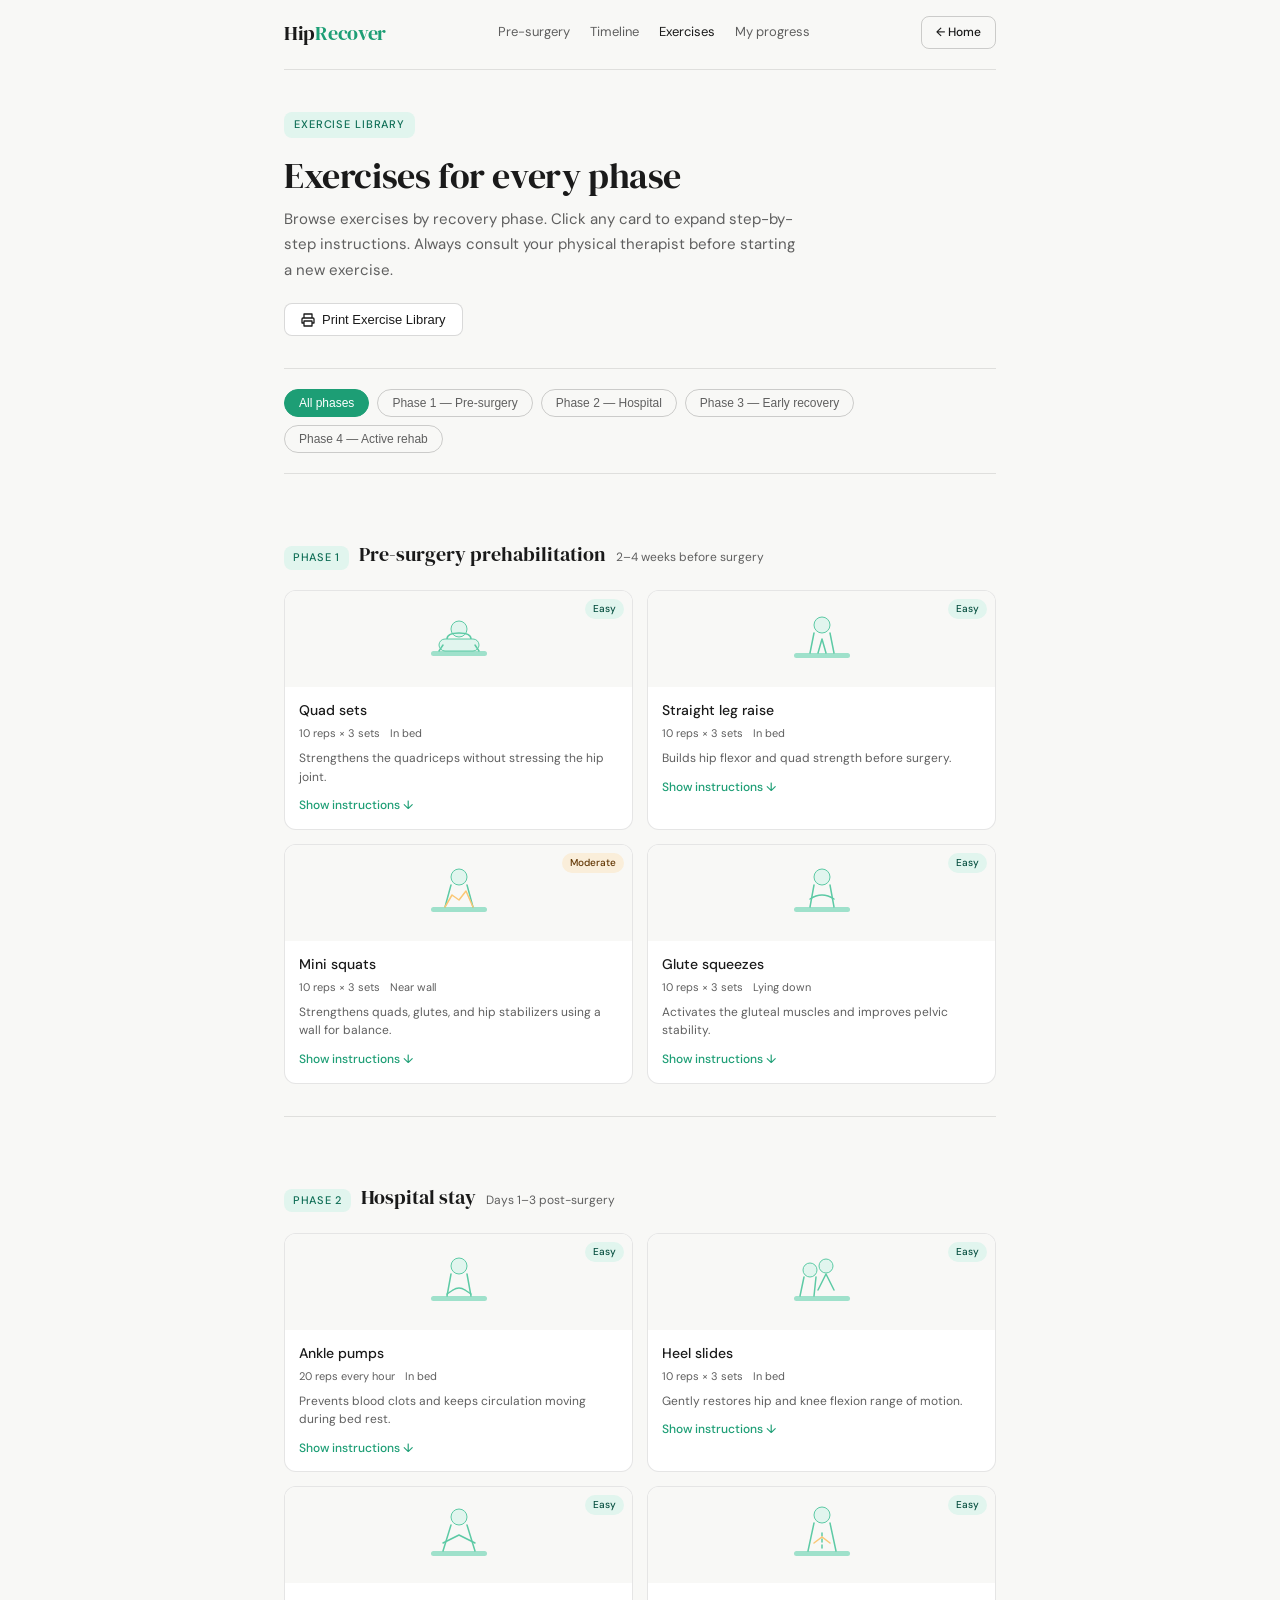
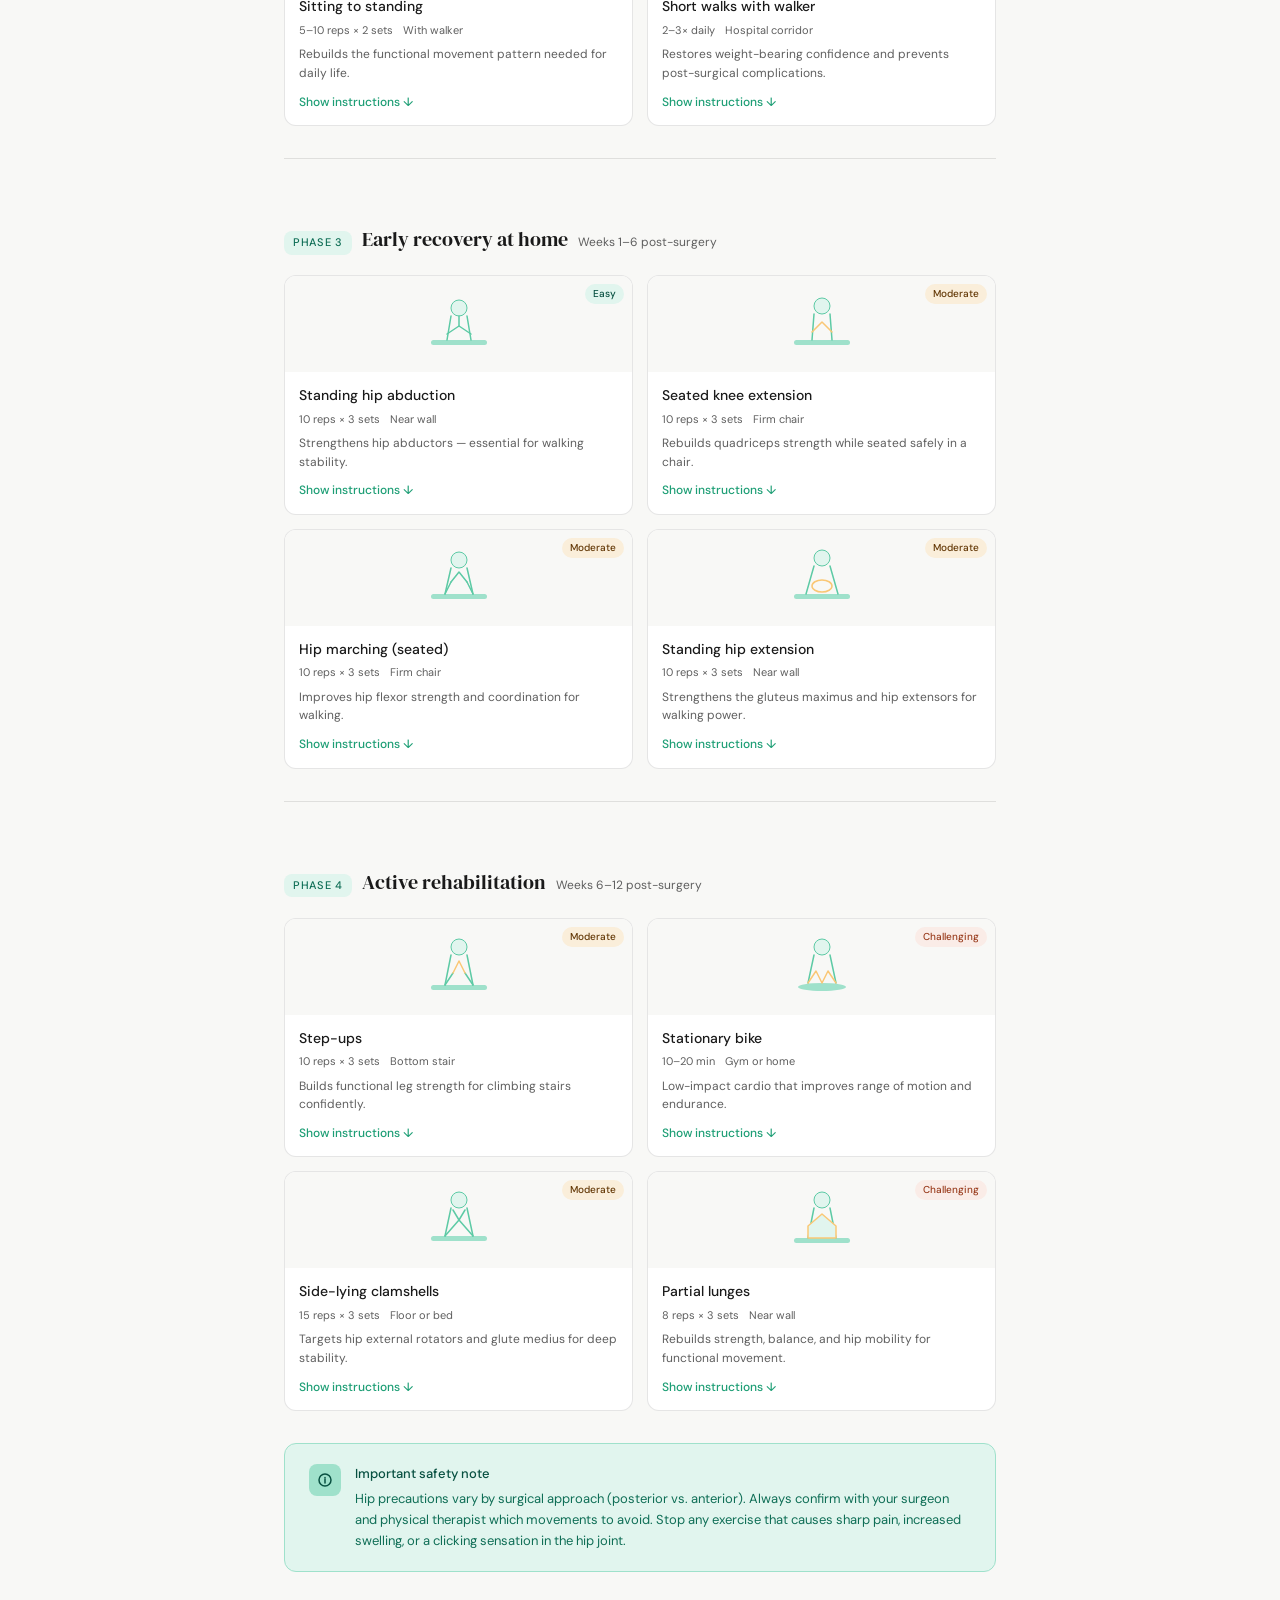
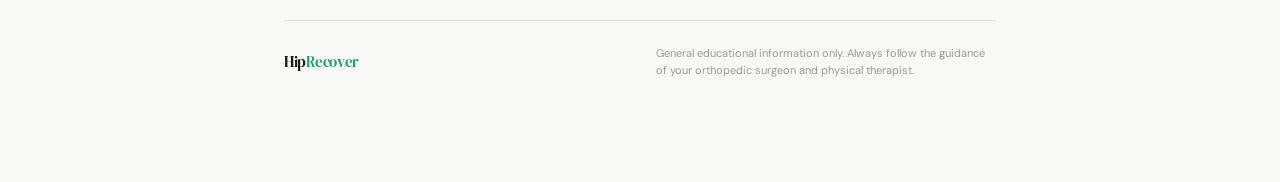
==== commit 538c5b4b: "Add files via upload" ====
--- a/exercises.html
+++ b/exercises.html
@@ -5,6 +5,32 @@
   <meta name="viewport" content="width=device-width, initial-scale=1.0">
   <title>Exercise Library — HipRecover</title>
   <link rel="stylesheet" href="css/styles.css">
+  <style>
+    .action-bar { display: flex; gap: 10px; margin-top: 1.25rem; flex-wrap: wrap; }
+    .btn-print { display: inline-flex; align-items: center; gap: 7px; font-size: 13px; font-weight: 500; padding: 8px 16px; border: 1px solid rgba(0,0,0,0.15); border-radius: 8px; cursor: pointer; background: #fff; color: #1a1a1a; }
+    .btn-print:hover { background: #f5f5f3; }
+    @media print {
+      .no-print, .site-nav, .filter-bar, .site-footer, .info-box, .ex-tog, .divider { display: none !important; }
+      body { background: #fff; font-size: 12px; }
+      .page-wrap { max-width: 100%; padding: 0 12px; }
+      .page-header { padding: 1rem 0; border-bottom: 2px solid #000; margin-bottom: 1rem; }
+      .page-header h1 { font-size: 22px; }
+      .page-header p { font-size: 11px; }
+      .tag { border: 1px solid #999; background: transparent; color: #333; }
+      .ex-grid { grid-template-columns: repeat(2, 1fr); gap: 10px; page-break-inside: avoid; }
+      .ex-card { border: 1px solid #ccc; border-radius: 6px; page-break-inside: avoid; }
+      .ex-illus { height: 70px; }
+      .ex-steps { display: block !important; }
+      .ph-head { margin-bottom: 8px; }
+      .ph-badge { border: 1px solid #0F6E56; background: transparent; }
+      .ph-title { font-size: 16px; }
+      .phase-section { padding-top: 1rem; }
+      .diff { border: 1px solid #ccc; background: transparent; color: #333; }
+      .sn { border: 1px solid #0F6E56; background: transparent; color: #0F6E56; }
+      .print-date { display: block !important; font-size: 10px; color: #999; margin-top: 4px; }
+    }
+    .print-date { display: none; }
+  </style>
 </head>
 <body>
 <div class="page-wrap">
@@ -24,6 +50,12 @@
     <div class="tag">Exercise Library</div>
     <h1>Exercises for every phase</h1>
     <p>Browse exercises by recovery phase. Click any card to expand step-by-step instructions. Always consult your physical therapist before starting a new exercise.</p>
+    <div class="action-bar no-print">
+      <button class="btn-print" onclick="printExercises()">
+        <svg width="14" height="14" viewBox="0 0 14 14" fill="none"><path d="M3 5V1h8v4M3 10H1V6a1 1 0 011-1h10a1 1 0 011 1v4h-2M3 8h8v5H3V8z" stroke="currentColor" stroke-width="1.3" stroke-linejoin="round" fill="none"/></svg>
+        Print Exercise Library
+      </button>
+    </div>
   </div>
 
   <div class="filter-bar">
@@ -416,6 +448,25 @@
     } else { el.style.display = 'none'; }
   });
 }
+function printExercises() {
+  // Open all cards before printing
+  document.querySelectorAll('.ex-card').forEach(c => {
+    c.classList.add('open');
+    const tog = c.querySelector('.ex-tog');
+    if (tog) tog.style.display = 'none';
+  });
+  // Show all phases
+  document.querySelectorAll('.phase-section, .divider').forEach(el => el.style.display = '');
+  window.print();
+  // Restore state after print dialog closes
+  setTimeout(() => {
+    document.querySelectorAll('.ex-card').forEach(c => {
+      c.classList.remove('open');
+      const tog = c.querySelector('.ex-tog');
+      if (tog) { tog.style.display = ''; tog.textContent = 'Show instructions ↓'; }
+    });
+  }, 500);
+}
 </script>
 </body>
 </html>
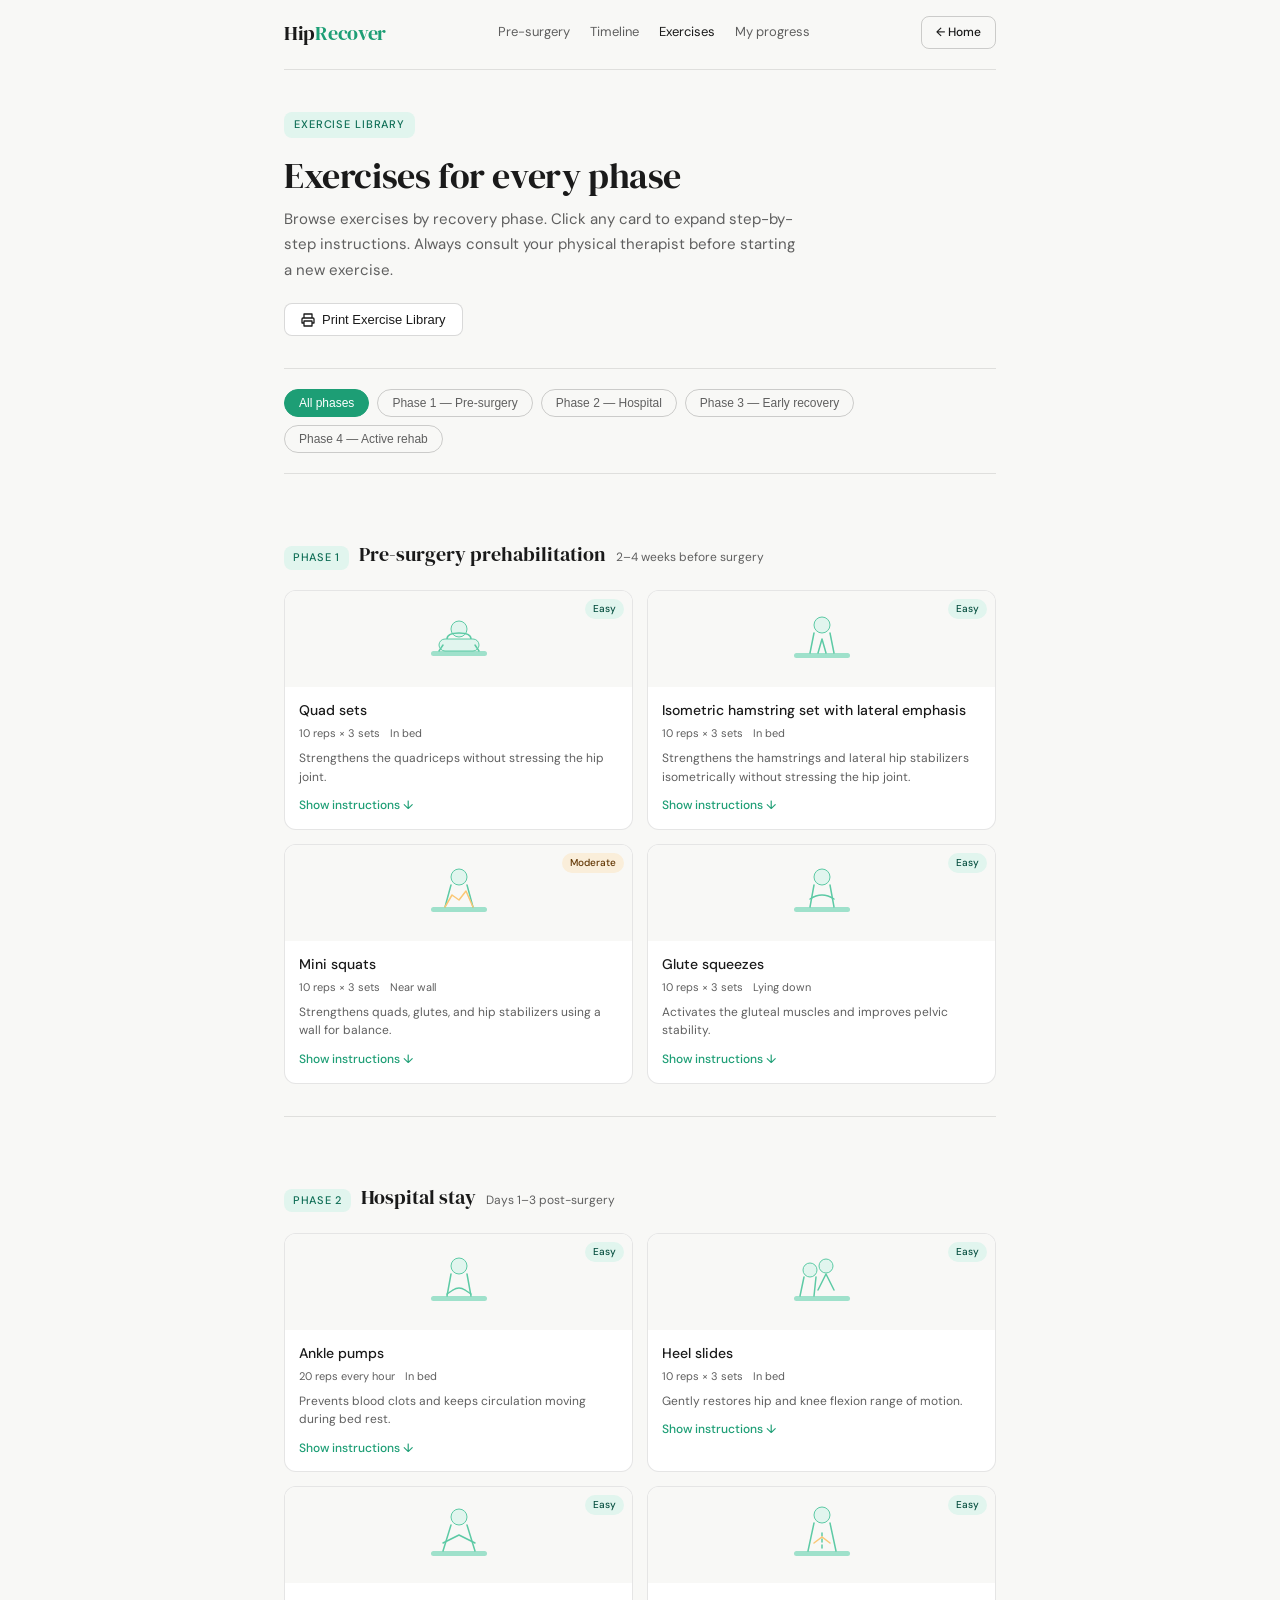
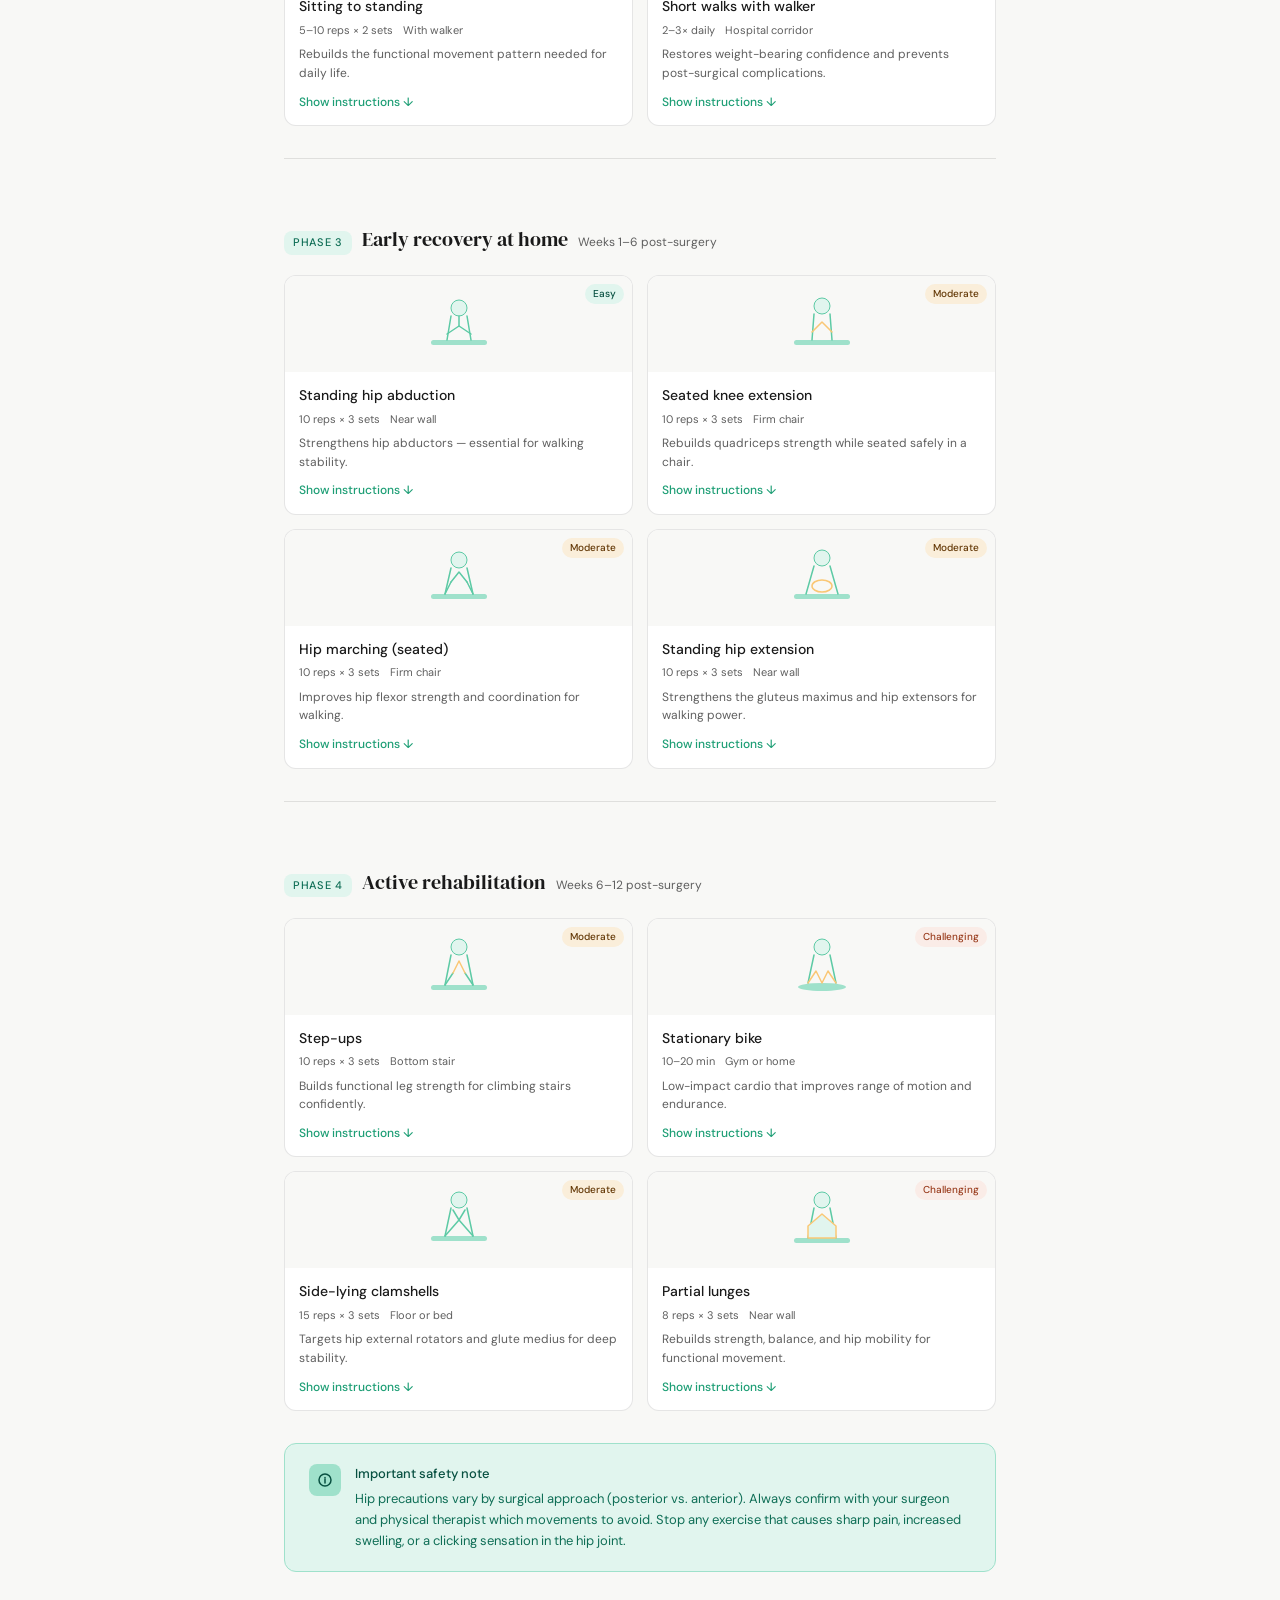
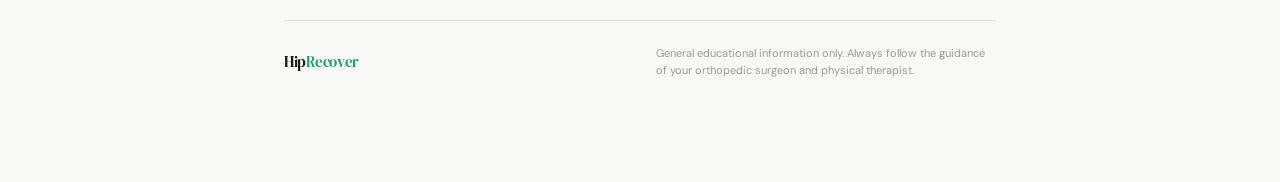
==== commit 0dbbab42: "Add files via upload" ====
--- a/exercises.html
+++ b/exercises.html
@@ -99,15 +99,15 @@
           <span class="diff easy">Easy</span>
         </div>
         <div class="ex-body">
-          <div class="ex-name">Straight leg raise</div>
+          <div class="ex-name">Isometric hamstring set with lateral emphasis</div>
           <div class="ex-meta"><span>10 reps × 3 sets</span><span>In bed</span></div>
-          <div class="ex-desc">Builds hip flexor and quad strength before surgery.</div>
-          <div class="ex-steps">
-            <div class="steps-lbl">How to do it</div>
-            <div class="step"><div class="sn">1</div><p>Lie on your back. Bend one knee with foot flat, keep the other leg straight.</p></div>
-            <div class="step"><div class="sn">2</div><p>Tighten the quad of the straight leg, then raise it to the height of the bent knee.</p></div>
-            <div class="step"><div class="sn">3</div><p>Hold 2 seconds at the top, then lower slowly.</p></div>
-            <div class="step"><div class="sn">4</div><p>Complete 10 reps per side per set.</p></div>
+          <div class="ex-desc">Strengthens the hamstrings and lateral hip stabilizers isometrically without stressing the hip joint.</div>
+          <div class="ex-steps">
+            <div class="steps-lbl">How to do it</div>
+            <div class="step"><div class="sn">1</div><p>Lie on your back with both knees bent and feet flat on the bed, hip-width apart.</p></div>
+            <div class="step"><div class="sn">2</div><p>Dig your heels down and slightly outward into the bed, tightening your hamstrings and outer hip muscles.</p></div>
+            <div class="step"><div class="sn">3</div><p>Hold the contraction for 5 seconds, keeping your lower back relaxed against the bed.</p></div>
+            <div class="step"><div class="sn">4</div><p>Release slowly. Repeat 10 times per set, resting 1 minute between sets.</p></div>
           </div>
           <span class="ex-tog">Show instructions ↓</span>
         </div>
